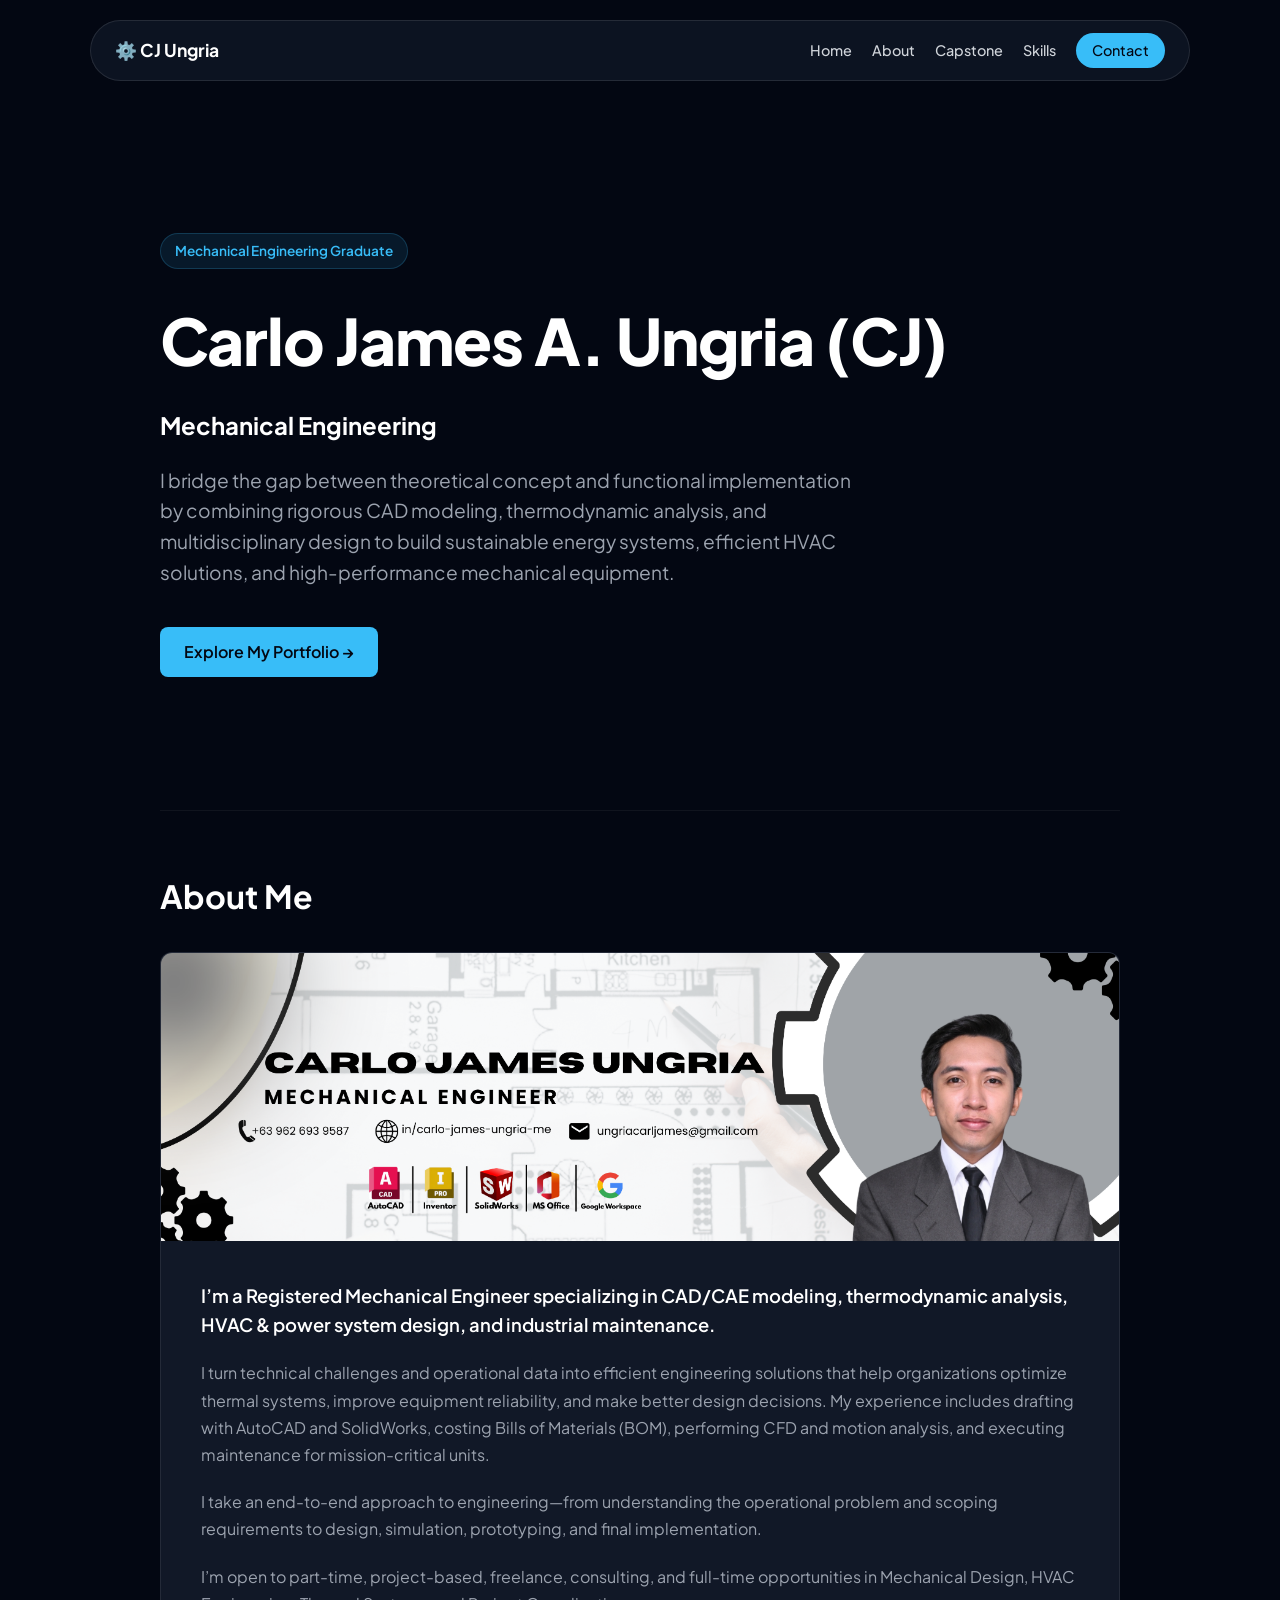
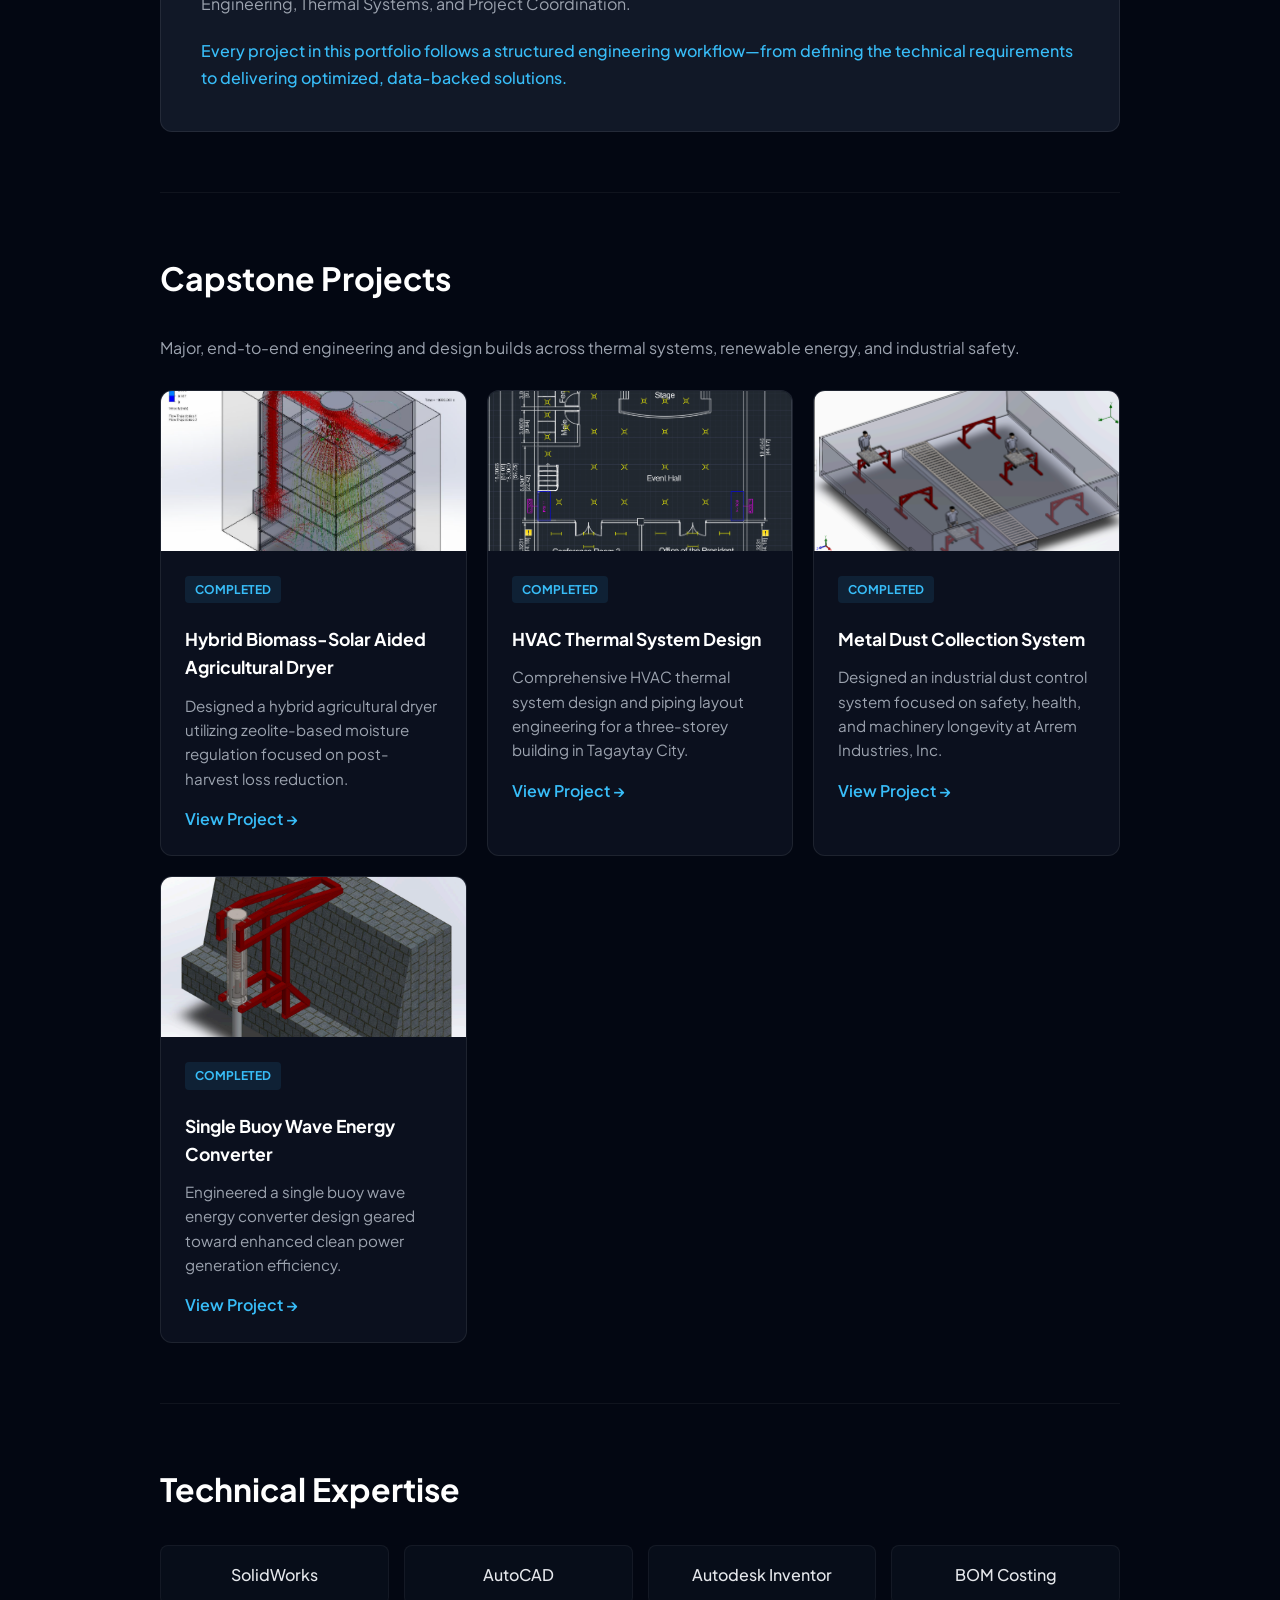
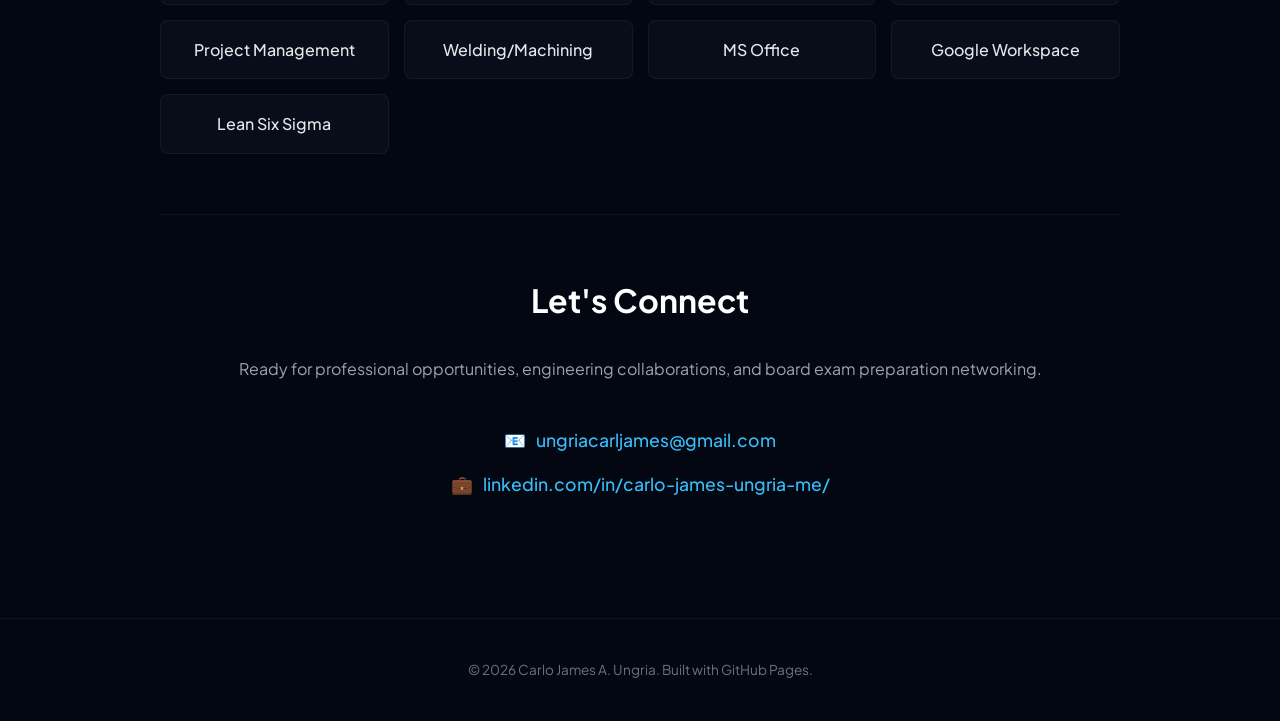
==== index.html @ a2e1a869 "Update index.html" ====
<!DOCTYPE html>
<html lang="en">
<head>
    <meta charset="UTF-8">
    <meta name="viewport" content="width=device-width, initial-scale=1.0">
    <title>Carlo James Ungria - Mechanical Engineering Portfolio</title>
    <link rel="stylesheet" href="style.css">
</head>
<body>

    <!-- Floating Top Navigation -->
    <header class="navbar">
        <div class="nav-brand">⚙️ CJ Ungria</div>
        <nav class="nav-menu">
            <a href="#home">Home</a>
            <a href="#about">About</a>
            <a href="#capstone">Capstone</a>
            <a href="#skills">Skills</a>
            <a href="#contact" class="nav-cta">Contact</a>
        </nav>
    </header>

    <main class="container">
        
       <!-- Hero Section -->
        <section id="home" class="hero">
            <div class="hero-badge">Mechanical Engineering Graduate</div>
            <h1>Carlo James A. Ungria (CJ)</h1>
            <p class="hero-subtitle" style="font-size: 1.5rem; font-weight: 700; color: #ffffff; margin-bottom: 20px;">
                Mechanical Engineering 
            </p>
            <p class="hero-subtitle">
                I bridge the gap between theoretical concept and functional implementation by combining rigorous CAD modeling, thermodynamic analysis, and multidisciplinary design to build sustainable energy systems, efficient HVAC solutions, and high-performance mechanical equipment.
            </p>
            <div class="hero-buttons" style="margin-top: 10px;">
                <a href="#projects" class="btn primary">Explore My Portfolio &rarr;</a>
            </div>
        </section>

       <!-- About Me Section -->
        <section id="about" class="section">
            <h2 class="section-title">About Me</h2>
            
            <!-- Main Card Container with hidden overflow so the banner fits clean inside -->
            <div class="about-card" style="padding: 0; overflow: hidden; background: #111827; border: 1px solid rgba(255, 255, 255, 0.08); border-radius: 12px;">
                
                <!-- Banner Image stretching across the top -->
                <div style="width: 100%;">
                   <img src="Background%20for%20Github.png" alt="Carlo James A. Ungria Banner" style="width: 100%; height: auto; display: block; object-fit: cover;">
                </div>

                <!-- Text Content Container underneath -->
                <div style="padding: 40px;">
                    <p style="font-size: 1.15rem; color: #ffffff; font-weight: 600; margin-bottom: 20px; line-height: 1.6;">
                        I’m a Registered Mechanical Engineer specializing in CAD/CAE modeling, thermodynamic analysis, HVAC & power system design, and industrial maintenance.
                    </p>
                    <p style="margin-bottom: 20px; line-height: 1.7;">
                        I turn technical challenges and operational data into efficient engineering solutions that help organizations optimize thermal systems, improve equipment reliability, and make better design decisions. My experience includes drafting with AutoCAD and SolidWorks, costing Bills of Materials (BOM), performing CFD and motion analysis, and executing maintenance for mission-critical units.
                    </p>
                    <p style="margin-bottom: 20px; line-height: 1.7;">
                        I take an end-to-end approach to engineering—from understanding the operational problem and scoping requirements to design, simulation, prototyping, and final implementation.
                    </p>
                    <p style="margin-bottom: 20px; line-height: 1.7;">
                        I’m open to part-time, project-based, freelance, consulting, and full-time opportunities in Mechanical Design, HVAC Engineering, Thermal Systems, and Project Coordination.
                    </p>
                    <p style="color: #38bdf8; font-weight: 500; line-height: 1.7;">
                        Every project in this portfolio follows a structured engineering workflow—from defining the technical requirements to delivering optimized, data-backed solutions.
                    </p>
                </div>

            </div>
        </section>

       

     <!-- Capstone Projects Section -->
        <section id="capstone" class="section">
            <h2 class="section-title">Capstone Projects</h2>
            <p style="margin-bottom: 30px;">Major, end-to-end engineering and design builds across thermal systems, renewable energy, and industrial safety.</p>
            
            <div class="projects-grid" style="grid-template-columns: repeat(auto-fit, minmax(250px, 1fr));">
                
                <!-- Capstone 1: Dryer Simulation -->
                <a href="https://github.com/carlojamesungria/Your-Repository-Link" target="_blank" class="project-card" style="text-decoration: none; color: inherit; display: block; padding: 0; overflow: hidden;">
                    <div style="width: 100%; height: 160px; background: #0f172a;">
                        <img src="Simulation%20of%20Dryer.png" alt="Hybrid Biomass-Solar Dryer" style="width: 100%; height: 100%; object-fit: cover;">
                    </div>
                    <div style="padding: 24px;">
                        <span class="tag">Completed</span>
                        <h3 style="margin-top: 10px; font-size: 1.1rem;">Hybrid Biomass-Solar Aided Agricultural Dryer</h3>
                        <p style="font-size: 0.95rem;">Designed a hybrid agricultural dryer utilizing zeolite-based moisture regulation focused on post-harvest loss reduction.</p>
                        <span style="color: #38bdf8; font-weight: 600; display: inline-block; margin-top: 15px;">View Project &rarr;</span>
                    </div>
                </a>

                <!-- Capstone 2: HVAC Design -->
                <a href="https://github.com/carlojamesungria/Your-Repository-Link" target="_blank" class="project-card" style="text-decoration: none; color: inherit; display: block; padding: 0; overflow: hidden;">
                    <div style="width: 100%; height: 160px; background: #0f172a;">
                        <img src="HVAC.png" alt="HVAC Thermal System Design" style="width: 100%; height: 100%; object-fit: cover;">
                    </div>
                    <div style="padding: 24px;">
                        <span class="tag">Completed</span>
                        <h3 style="margin-top: 10px; font-size: 1.1rem;">HVAC Thermal System Design</h3>
                        <p style="font-size: 0.95rem;">Comprehensive HVAC thermal system design and piping layout engineering for a three-storey building in Tagaytay City.</p>
                        <span style="color: #38bdf8; font-weight: 600; display: inline-block; margin-top: 15px;">View Project &rarr;</span>
                    </div>
                </a>

                <!-- Capstone 3: Metal Dust System -->
                <a href="https://github.com/carlojamesungria/Your-Repository-Link" target="_blank" class="project-card" style="text-decoration: none; color: inherit; display: block; padding: 0; overflow: hidden;">
                    <div style="width: 100%; height: 160px; background: #0f172a;">
                        <img src="metaldustsim.png" alt="Metal Dust Collection System" style="width: 100%; height: 100%; object-fit: cover;">
                    </div>
                    <div style="padding: 24px;">
                        <span class="tag">Completed</span>
                        <h3 style="margin-top: 10px; font-size: 1.1rem;">Metal Dust Collection System</h3>
                        <p style="font-size: 0.95rem;">Designed an industrial dust control system focused on safety, health, and machinery longevity at Arrem Industries, Inc.</p>
                        <span style="color: #38bdf8; font-weight: 600; display: inline-block; margin-top: 15px;">View Project &rarr;</span>
                    </div>
                </a>

                <!-- Capstone 4: Wave Energy Converter -->
                <a href="https://github.com/carlojamesungria/Your-Repository-Link" target="_blank" class="project-card" style="text-decoration: none; color: inherit; display: block; padding: 0; overflow: hidden;">
                    <div style="width: 100%; height: 160px; background: #0f172a;">
                        <img src="buoypic.png" alt="Single Buoy Wave Energy Converter" style="width: 100%; height: 100%; object-fit: cover;">
                    </div>
                    <div style="padding: 24px;">
                        <span class="tag">Completed</span>
                        <h3 style="margin-top: 10px; font-size: 1.1rem;">Single Buoy Wave Energy Converter</h3>
                        <p style="font-size: 0.95rem;">Engineered a single buoy wave energy converter design geared toward enhanced clean power generation efficiency.</p>
                        <span style="color: #38bdf8; font-weight: 600; display: inline-block; margin-top: 15px;">View Project &rarr;</span>
                    </div>
                </a>

            </div>
        </section>

        <!-- Skills Section -->
        <section id="skills" class="section">
            <h2 class="section-title">Technical Expertise</h2>
            <div class="skills-grid">
                <div class="skill-item">SolidWorks</div>
                <div class="skill-item">AutoCAD</div>
                <div class="skill-item">Autodesk Inventor</div>
                <div class="skill-item">BOM Costing</div>
                <div class="skill-item">Project Management</div>
                <div class="skill-item">Welding/Machining</div>
                <div class="skill-item">MS Office</div>
                <div class="skill-item">Google Workspace</div>
                <div class="skill-item">Lean Six Sigma</div>
            </div>
        </section>

       <!-- Contact Section -->
        <section id="contact" class="section contact-section">
            <h2 class="section-title">Let's Connect</h2>
            <p>Ready for professional opportunities, engineering collaborations, and board exam preparation networking.</p>
            
            <div class="contact-links" style="display: flex; flex-direction: column; gap: 15px; margin-top: 20px; align-items: center;">
                
                <!-- Email Link -->
                <a href="mailto:ungriacarljames@gmail.com" style="color: #38bdf8; text-decoration: none; font-size: 1.1rem; font-weight: 500; display: flex; align-items: center; gap: 10px; transition: color 0.2s;">
                    <span>📧</span> ungriacarljames@gmail.com
                </a>

                <!-- LinkedIn Link -->
                <a href="https://www.linkedin.com/in/carlo-james-ungria-me/" target="_blank" style="color: #38bdf8; text-decoration: none; font-size: 1.1rem; font-weight: 500; display: flex; align-items: center; gap: 10px; transition: color 0.2s;">
                    <span>💼</span> linkedin.com/in/carlo-james-ungria-me/
                </a>

            </div>
        </section>

    </main>

    <footer>
        <p>&copy; 2026 Carlo James A. Ungria. Built with GitHub Pages.</p>
    </footer>

</body>
</html>
---- style.css ----
@import url('https://fonts.googleapis.com/css2?family=Plus+Jakarta+Sans:wght@400;500;600;700;800&display=swap');

* {
    margin: 0;
    padding: 0;
    box-sizing: border-box;
    font-family: 'Plus Jakarta Sans', sans-serif;
    scroll-behavior: smooth;
}

body {
    background-color: #030712;
    color: #9ca3af;
    line-height: 1.6;
    overflow-x: hidden;
}

/* Floating Navbar */
.navbar {
    position: fixed;
    top: 20px;
    left: 50%;
    transform: translateX(-50%);
    width: 90%;
    max-width: 1100px;
    background: rgba(17, 24, 39, 0.75);
    backdrop-filter: blur(12px);
    border: 1px solid rgba(255, 255, 255, 0.1);
    display: flex;
    justify-content: space-between;
    align-items: center;
    padding: 12px 24px;
    border-radius: 50px;
    z-index: 1000;
}

.nav-brand {
    color: #ffffff;
    font-weight: 700;
    font-size: 1.1rem;
}

.nav-menu {
    display: flex;
    gap: 20px;
    align-items: center;
}

.nav-menu a {
    color: #d1d5db;
    text-decoration: none;
    font-size: 0.9rem;
    font-weight: 500;
    transition: color 0.2s;
}

.nav-menu a:hover {
    color: #38bdf8;
}

.nav-cta {
    background: #38bdf8;
    color: #030712 !important;
    padding: 6px 16px;
    border-radius: 20px;
    font-weight: 600;
}

/* Layout Container */
.container {
    max-width: 1000px;
    margin: 0 auto;
    padding: 140px 20px 60px 20px;
}

/* Hero Section */
.hero {
    min-height: 70vh;
    display: flex;
    flex-direction: column;
    justify-content: center;
    align-items: flex-start;
    margin-bottom: 40px;
}

.hero-badge {
    background: rgba(56, 189, 248, 0.1);
    color: #38bdf8;
    padding: 6px 14px;
    border-radius: 20px;
    font-size: 0.85rem;
    font-weight: 600;
    margin-bottom: 20px;
    border: 1px solid rgba(56, 189, 248, 0.2);
}

.hero h1 {
    font-size: clamp(2.5rem, 5vw, 4rem);
    color: #ffffff;
    font-weight: 800;
    margin-bottom: 15px;
    letter-spacing: -1px;
}

.hero-subtitle {
    font-size: 1.2rem;
    color: #9ca3af;
    max-width: 700px;
    margin-bottom: 30px;
}

.hero-buttons {
    display: flex;
    gap: 15px;
}

/* Buttons */
.btn {
    padding: 12px 24px;
    border-radius: 8px;
    text-decoration: none;
    font-weight: 600;
    transition: all 0.2s ease;
}

.btn.primary {
    background: #38bdf8;
    color: #030712;
}

.btn.primary:hover {
    background: #0ea5e9;
}

.btn.secondary {
    background: rgba(255, 255, 255, 0.05);
    color: #ffffff;
    border: 1px solid rgba(255, 255, 255, 0.1);
}

.btn.secondary:hover {
    background: rgba(255, 255, 255, 0.1);
}

/* Sections */
.section {
    padding: 60px 0;
    border-top: 1px solid rgba(255, 255, 255, 0.05);
}

.section-title {
    font-size: 2rem;
    color: #ffffff;
    font-weight: 700;
    margin-bottom: 30px;
}

/* Grids & Cards */
.about-grid, .projects-grid {
    display: grid;
    grid-template-columns: repeat(auto-fit, minmax(280px, 1fr));
    gap: 20px;
}

.about-card, .project-card, .featured-card {
    background: rgba(17, 24, 39, 0.6);
    border: 1px solid rgba(255, 255, 255, 0.08);
    padding: 30px;
    border-radius: 12px;
    transition: transform 0.2s, border-color 0.2s;
}

.about-card:hover, .project-card:hover, .featured-card:hover {
    transform: translateY(-4px);
    border-color: rgba(56, 189, 248, 0.4);
}

.about-card h3, .project-card h3, .featured-card h3 {
    color: #ffffff;
    font-size: 1.25rem;
    margin-bottom: 12px;
}

.tag {
    display: inline-block;
    font-size: 0.75rem;
    font-weight: 700;
    text-transform: uppercase;
    color: #38bdf8;
    background: rgba(56, 189, 248, 0.1);
    padding: 4px 10px;
    border-radius: 4px;
    margin-bottom: 12px;
}

/* Skills */
.skills-grid {
    display: grid;
    grid-template-columns: repeat(auto-fit, minmax(200px, 1fr));
    gap: 15px;
}

.skill-item {
    background: rgba(17, 24, 39, 0.4);
    border: 1px solid rgba(255, 255, 255, 0.05);
    padding: 16px 20px;
    border-radius: 8px;
    color: #e5e7eb;
    font-weight: 500;
    text-align: center;
}

/* Contact & Footer */
.contact-section {
    text-align: center;
    display: flex;
    flex-direction: column;
    align-items: center;
}

.contact-section p {
    margin-bottom: 25px;
}

footer {
    text-align: center;
    padding: 40px 0;
    border-top: 1px solid rgba(255, 255, 255, 0.05);
    font-size: 0.85rem;
    color: #6b7280;
}
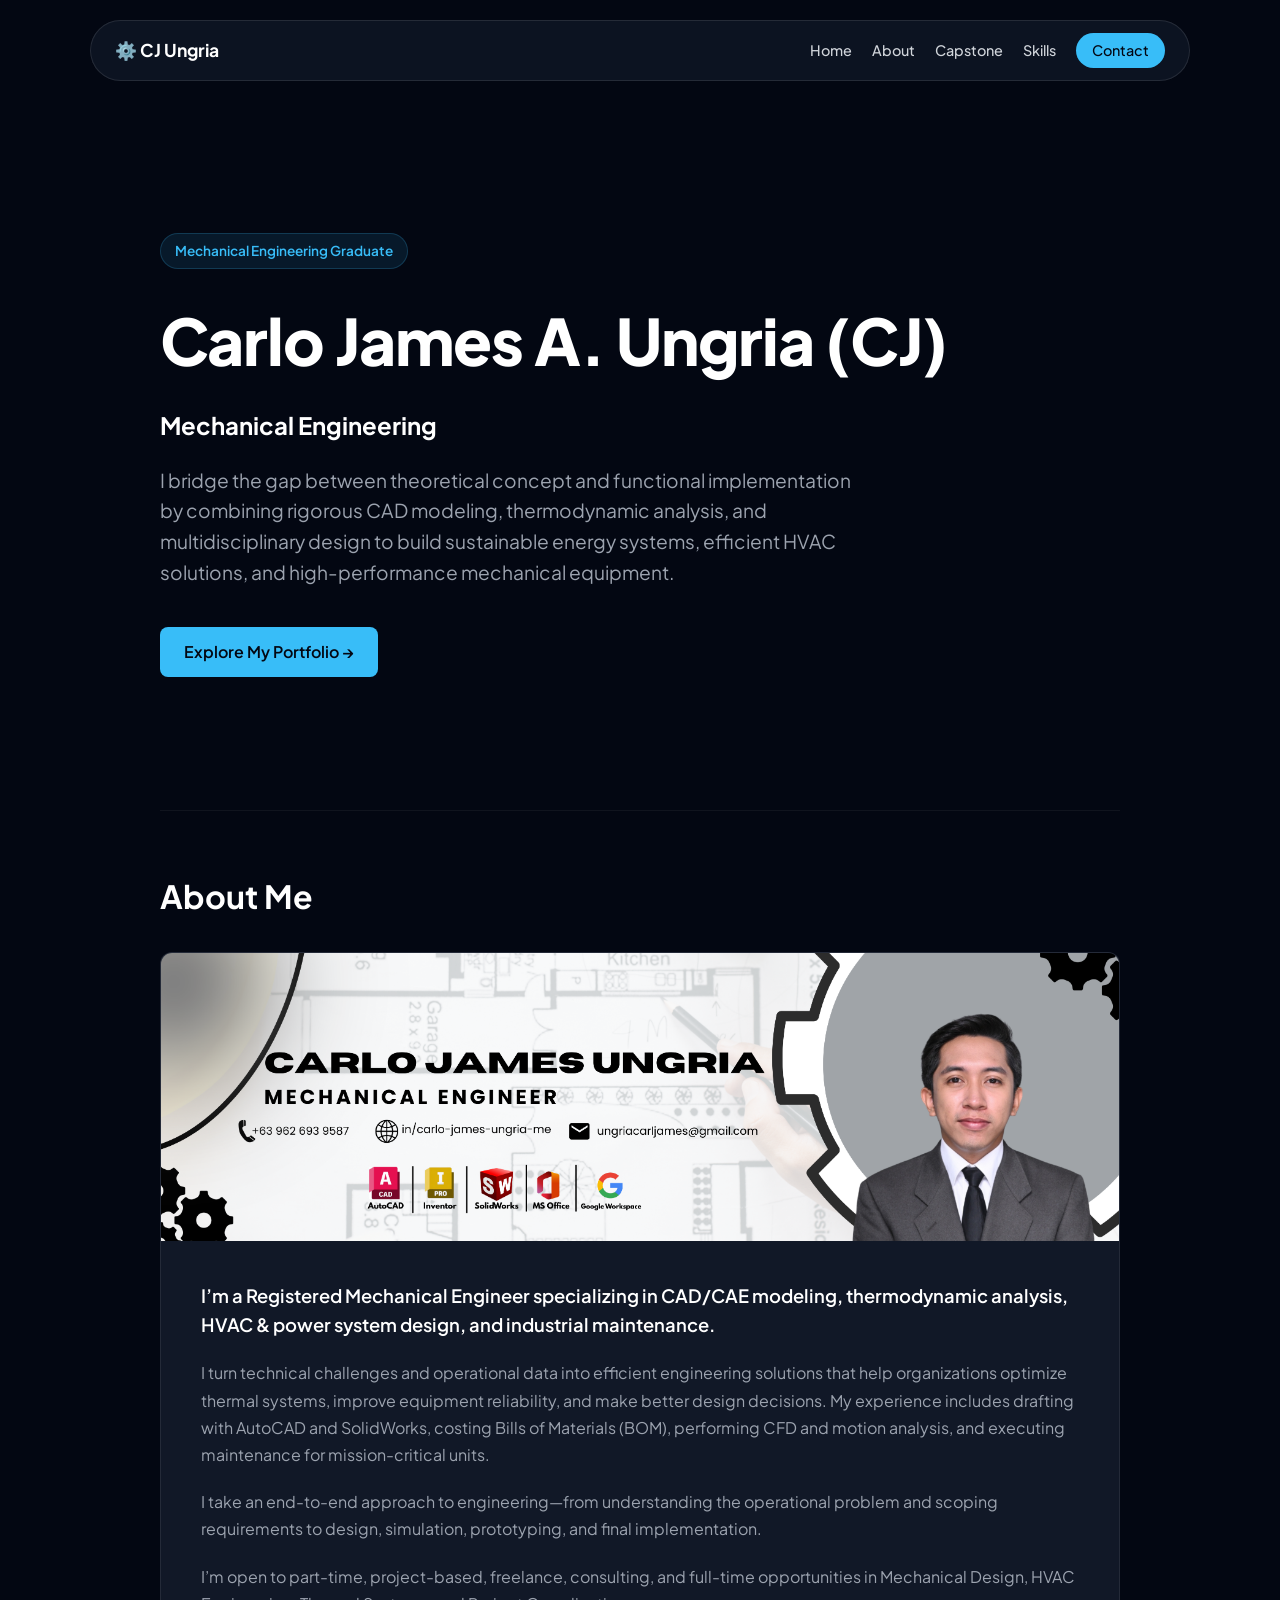
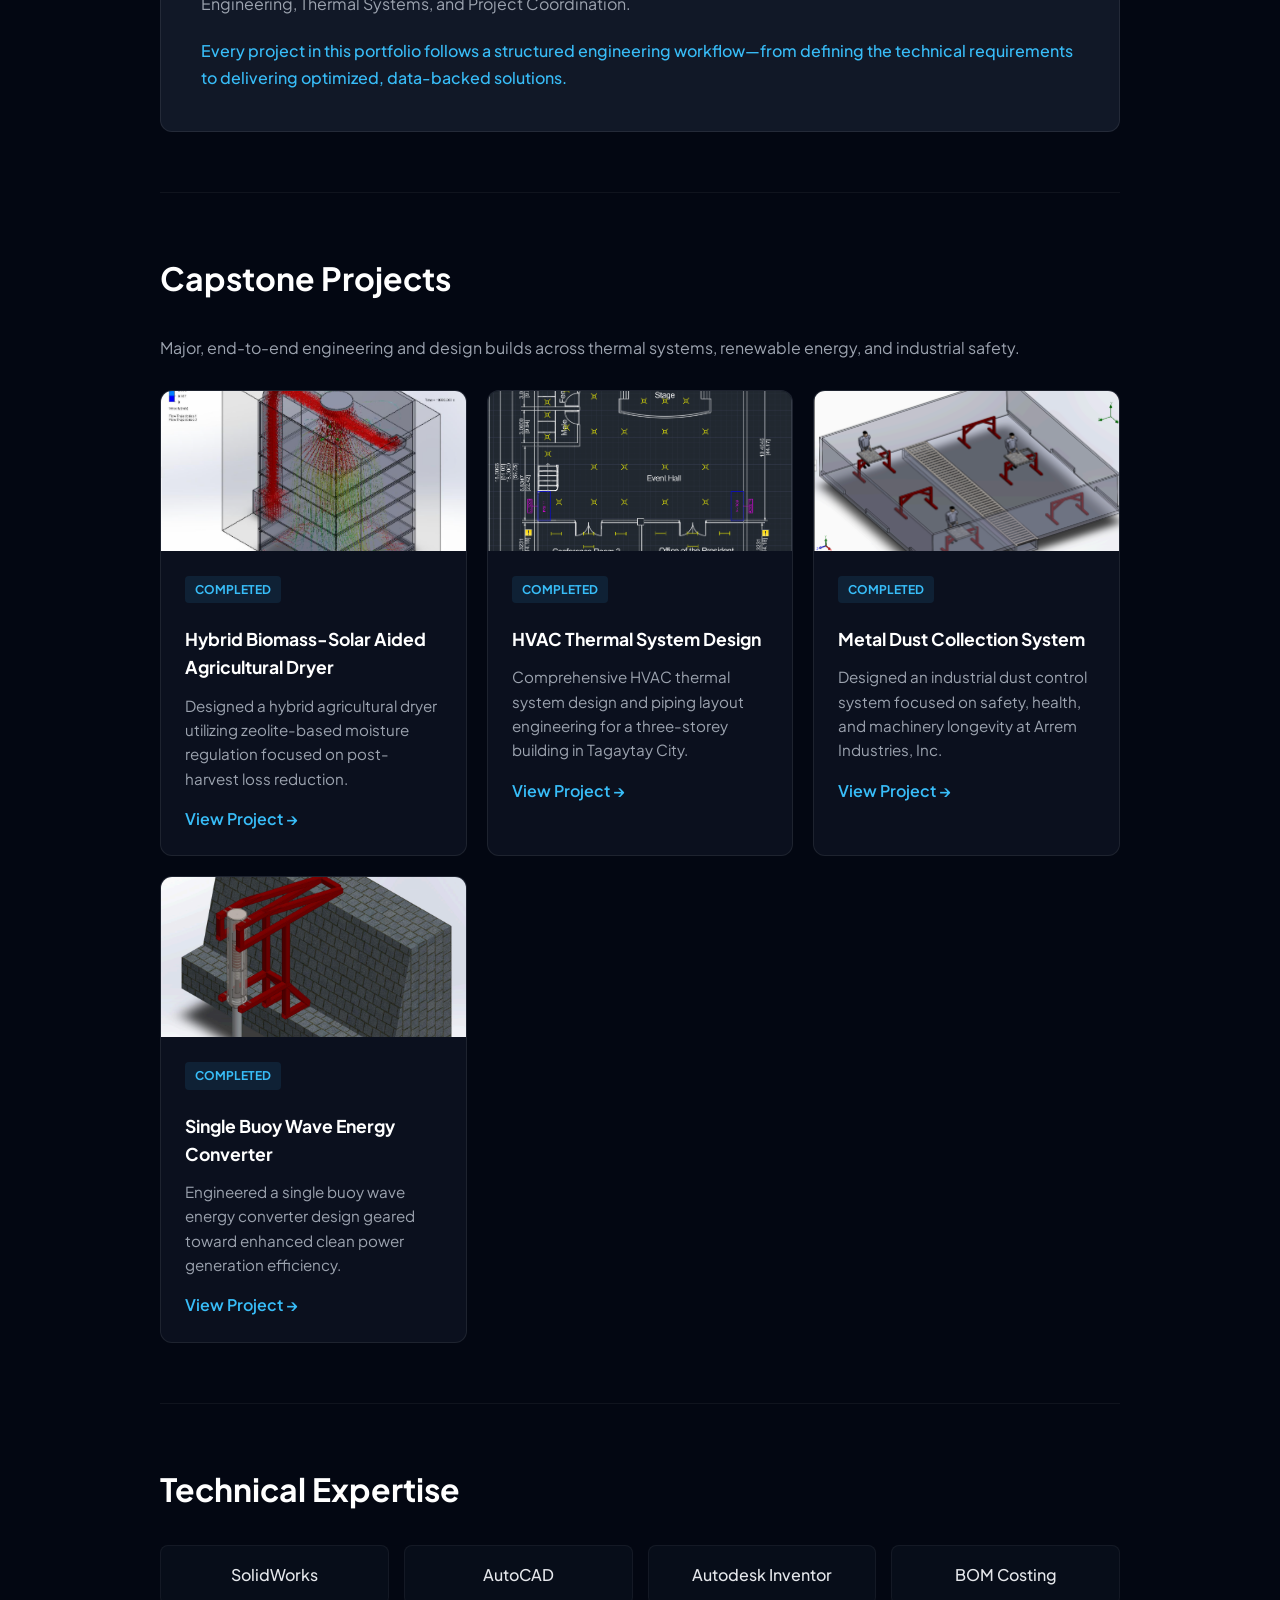
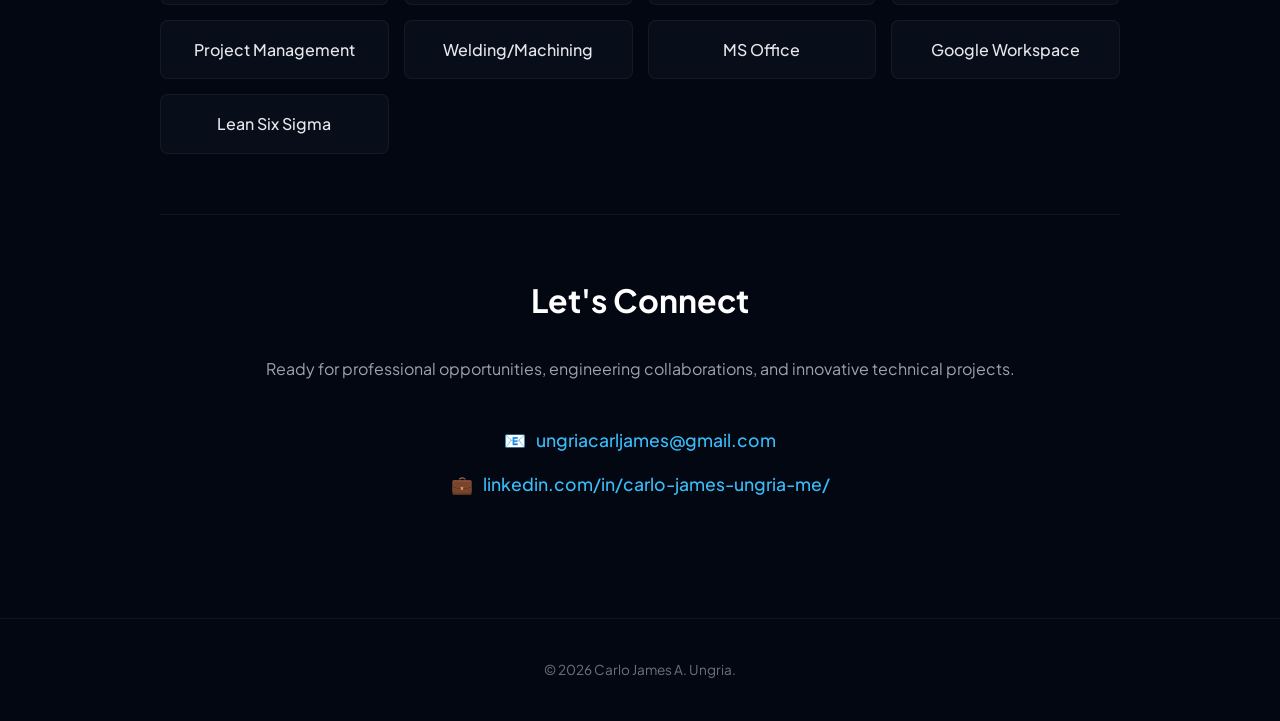
==== commit 6d01dd10: "Update index.html" ====
--- a/index.html
+++ b/index.html
@@ -154,7 +154,7 @@
        <!-- Contact Section -->
         <section id="contact" class="section contact-section">
             <h2 class="section-title">Let's Connect</h2>
-            <p>Ready for professional opportunities, engineering collaborations, and board exam preparation networking.</p>
+            <p>Ready for professional opportunities, engineering collaborations, and innovative technical projects.</p>
             
             <div class="contact-links" style="display: flex; flex-direction: column; gap: 15px; margin-top: 20px; align-items: center;">
                 
@@ -174,7 +174,7 @@
     </main>
 
     <footer>
-        <p>&copy; 2026 Carlo James A. Ungria. Built with GitHub Pages.</p>
+        <p>&copy; 2026 Carlo James A. Ungria.</p>
     </footer>
 
 </body>
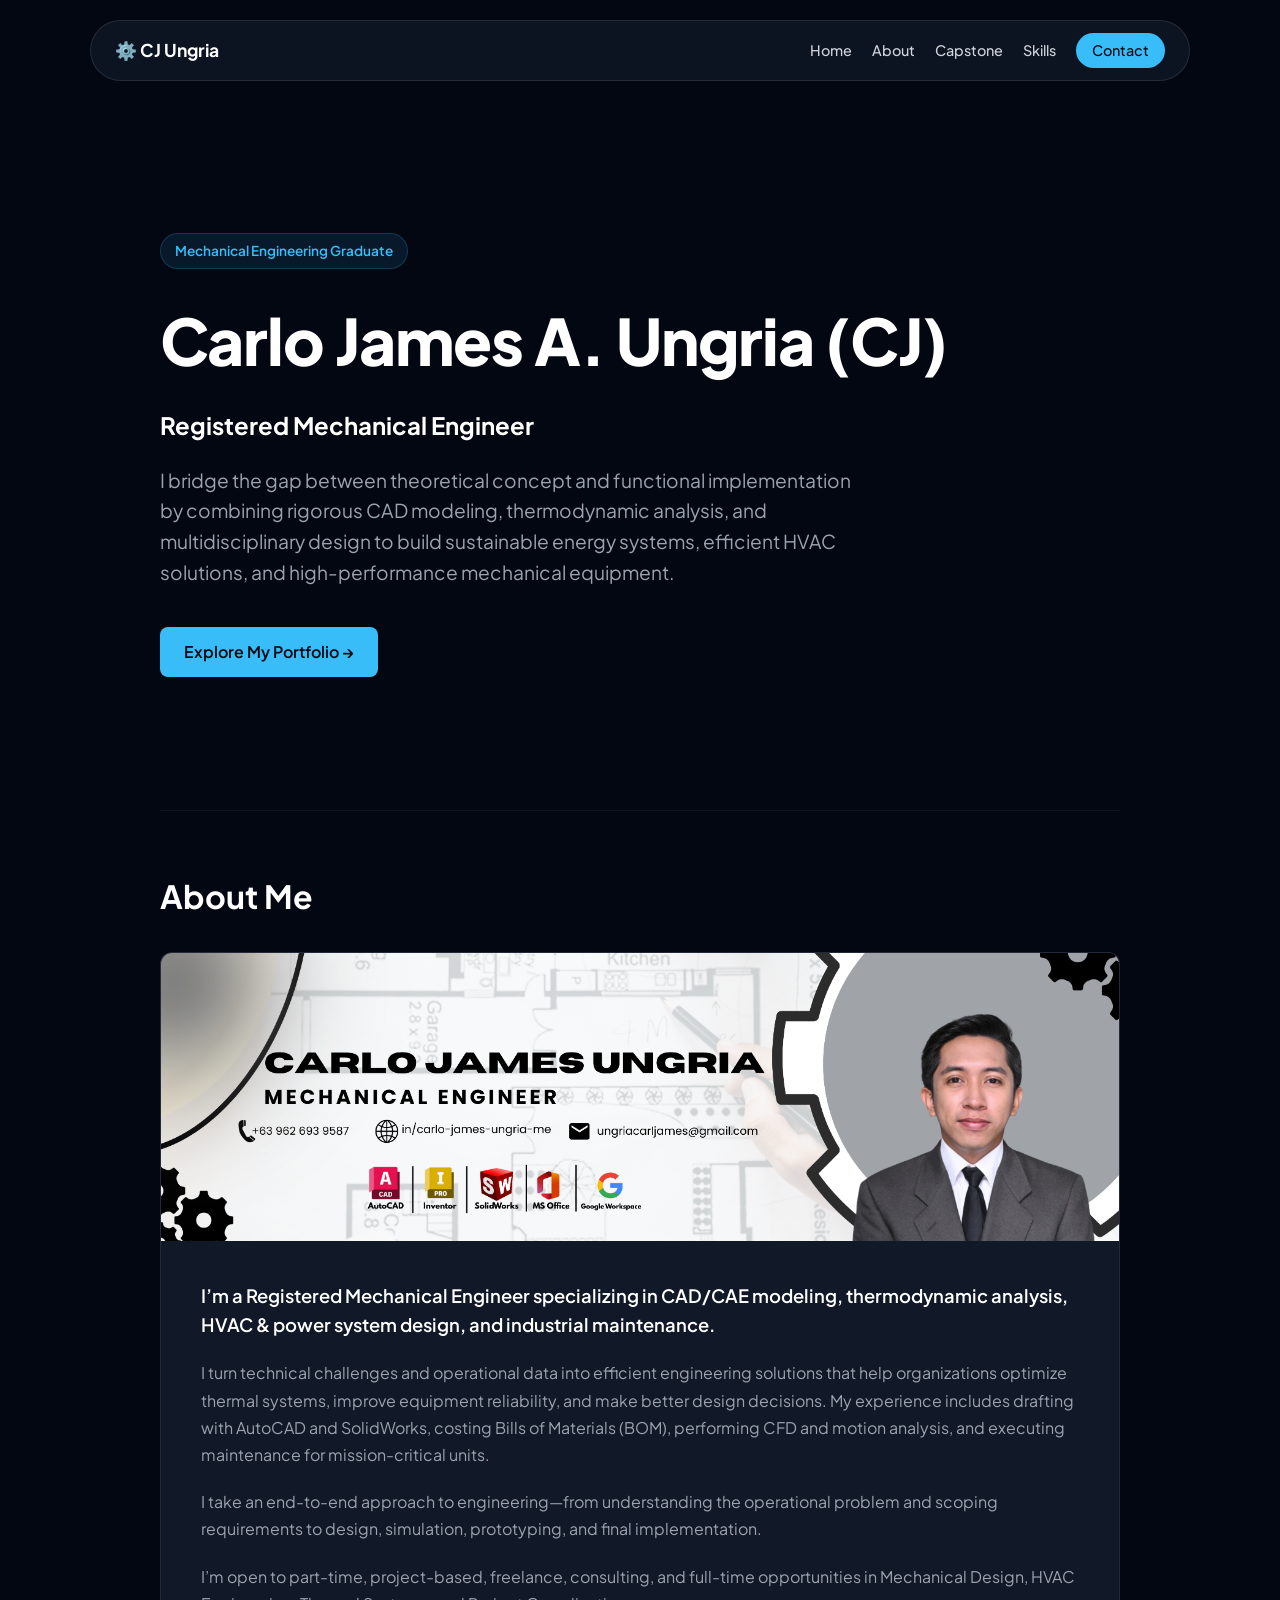
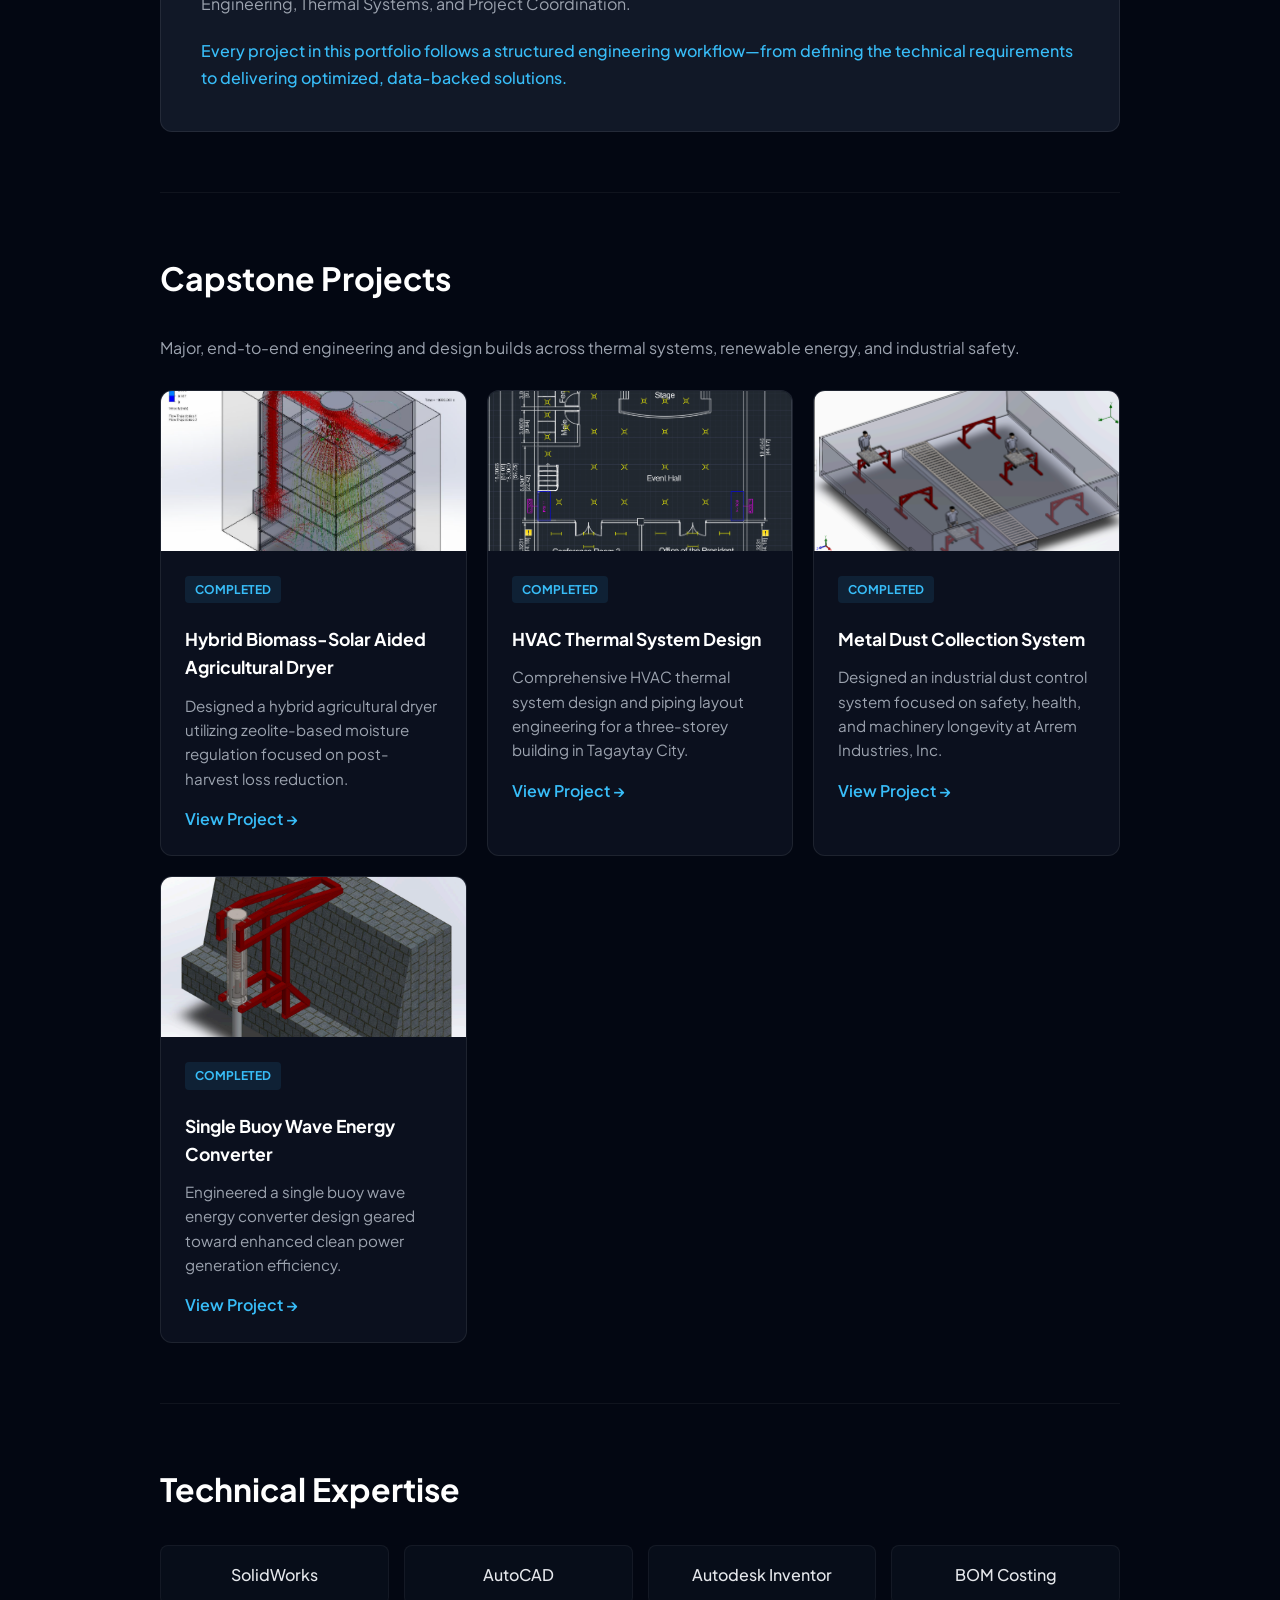
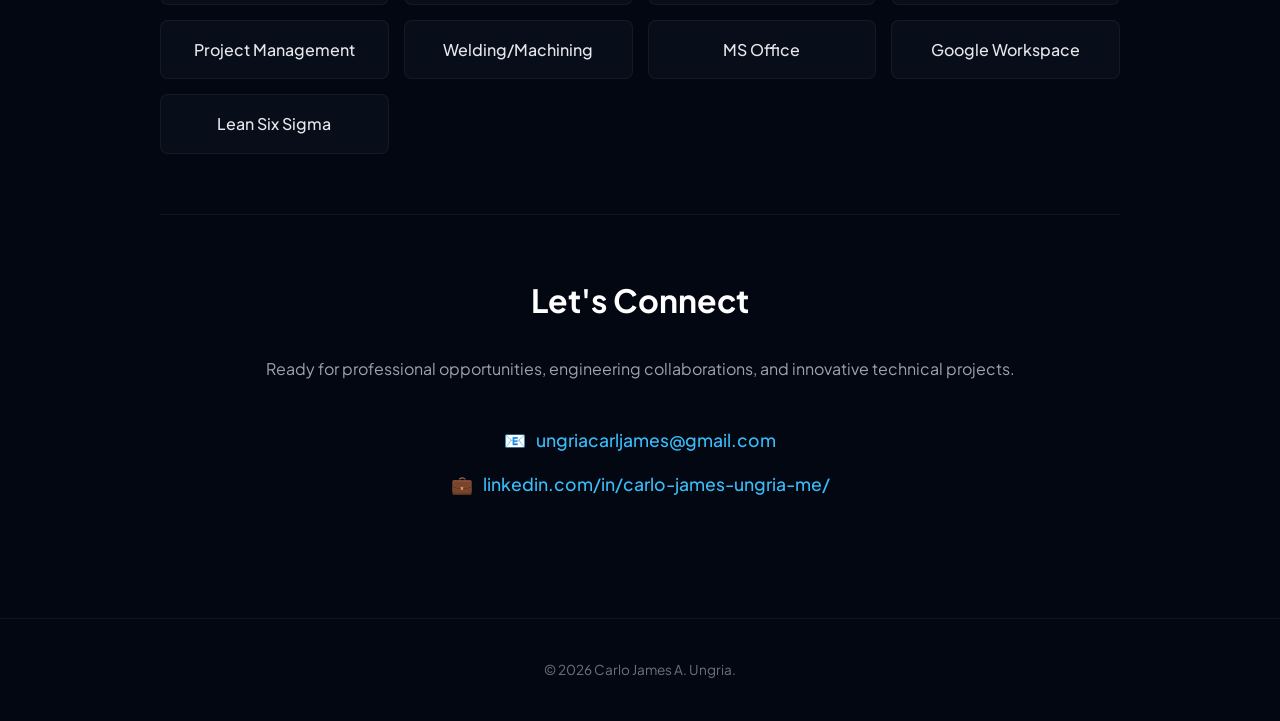
==== commit beb29cb4: "Update index.html" ====
--- a/index.html
+++ b/index.html
@@ -27,7 +27,7 @@
             <div class="hero-badge">Mechanical Engineering Graduate</div>
             <h1>Carlo James A. Ungria (CJ)</h1>
             <p class="hero-subtitle" style="font-size: 1.5rem; font-weight: 700; color: #ffffff; margin-bottom: 20px;">
-                Mechanical Engineering 
+                Registered Mechanical Engineer 
             </p>
             <p class="hero-subtitle">
                 I bridge the gap between theoretical concept and functional implementation by combining rigorous CAD modeling, thermodynamic analysis, and multidisciplinary design to build sustainable energy systems, efficient HVAC solutions, and high-performance mechanical equipment.
@@ -81,7 +81,7 @@
             <div class="projects-grid" style="grid-template-columns: repeat(auto-fit, minmax(250px, 1fr));">
                 
                 <!-- Capstone 1: Dryer Simulation -->
-                <a href="https://github.com/carlojamesungria/Your-Repository-Link" target="_blank" class="project-card" style="text-decoration: none; color: inherit; display: block; padding: 0; overflow: hidden;">
+              <a href="dryer-project.html" class="project-card" style="text-decoration: none; color: inherit; display: block; padding: 0; overflow: hidden;">
                     <div style="width: 100%; height: 160px; background: #0f172a;">
                         <img src="Simulation%20of%20Dryer.png" alt="Hybrid Biomass-Solar Dryer" style="width: 100%; height: 100%; object-fit: cover;">
                     </div>
@@ -94,7 +94,7 @@
                 </a>
 
                 <!-- Capstone 2: HVAC Design -->
-                <a href="https://github.com/carlojamesungria/Your-Repository-Link" target="_blank" class="project-card" style="text-decoration: none; color: inherit; display: block; padding: 0; overflow: hidden;">
+              <a href="hvac-project.html" class="project-card" style="text-decoration: none; color: inherit; display: block; padding: 0; overflow: hidden;">
                     <div style="width: 100%; height: 160px; background: #0f172a;">
                         <img src="HVAC.png" alt="HVAC Thermal System Design" style="width: 100%; height: 100%; object-fit: cover;">
                     </div>
@@ -107,7 +107,7 @@
                 </a>
 
                 <!-- Capstone 3: Metal Dust System -->
-                <a href="https://github.com/carlojamesungria/Your-Repository-Link" target="_blank" class="project-card" style="text-decoration: none; color: inherit; display: block; padding: 0; overflow: hidden;">
+              <a href="metaldust-project.html" class="project-card" style="text-decoration: none; color: inherit; display: block; padding: 0; overflow: hidden;">
                     <div style="width: 100%; height: 160px; background: #0f172a;">
                         <img src="metaldustsim.png" alt="Metal Dust Collection System" style="width: 100%; height: 100%; object-fit: cover;">
                     </div>
@@ -120,7 +120,7 @@
                 </a>
 
                 <!-- Capstone 4: Wave Energy Converter -->
-                <a href="https://github.com/carlojamesungria/Your-Repository-Link" target="_blank" class="project-card" style="text-decoration: none; color: inherit; display: block; padding: 0; overflow: hidden;">
+               <a href="buoy-project.html" class="project-card" style="text-decoration: none; color: inherit; display: block; padding: 0; overflow: hidden;">
                     <div style="width: 100%; height: 160px; background: #0f172a;">
                         <img src="buoypic.png" alt="Single Buoy Wave Energy Converter" style="width: 100%; height: 100%; object-fit: cover;">
                     </div>
